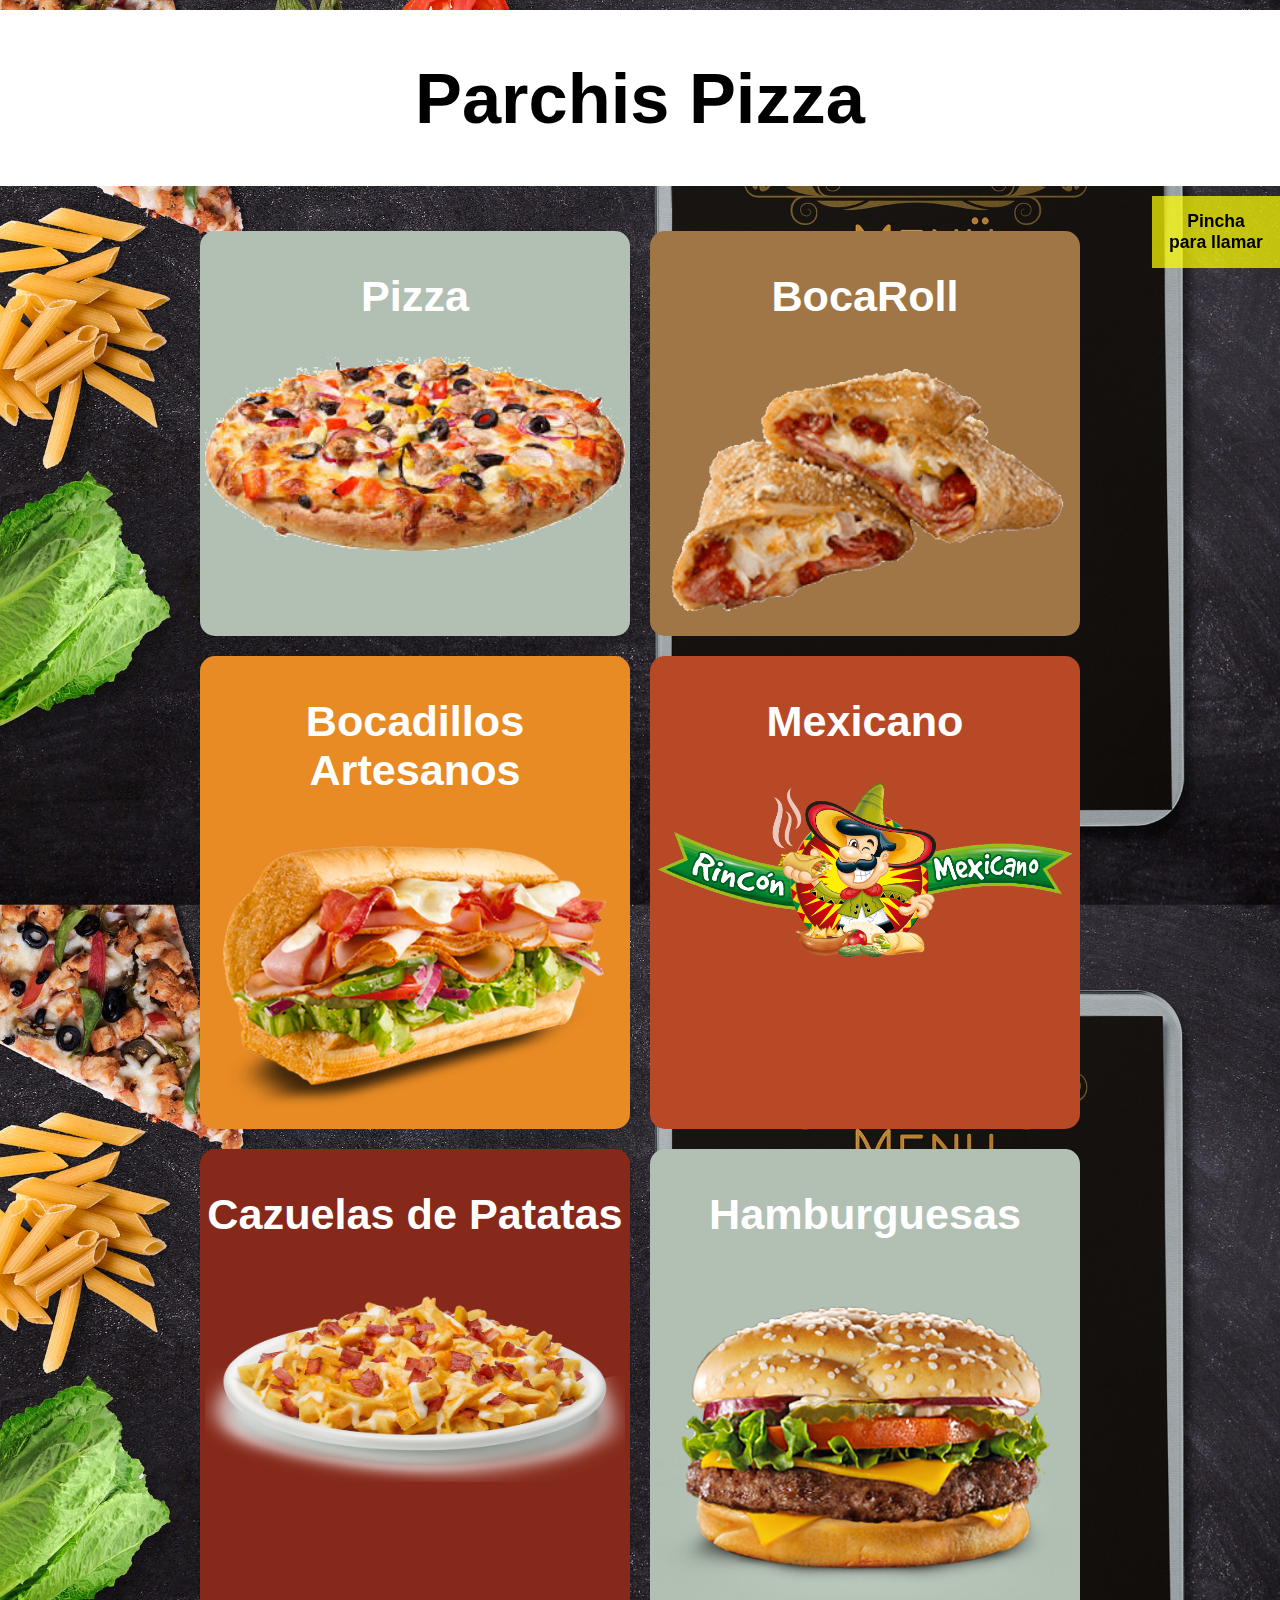
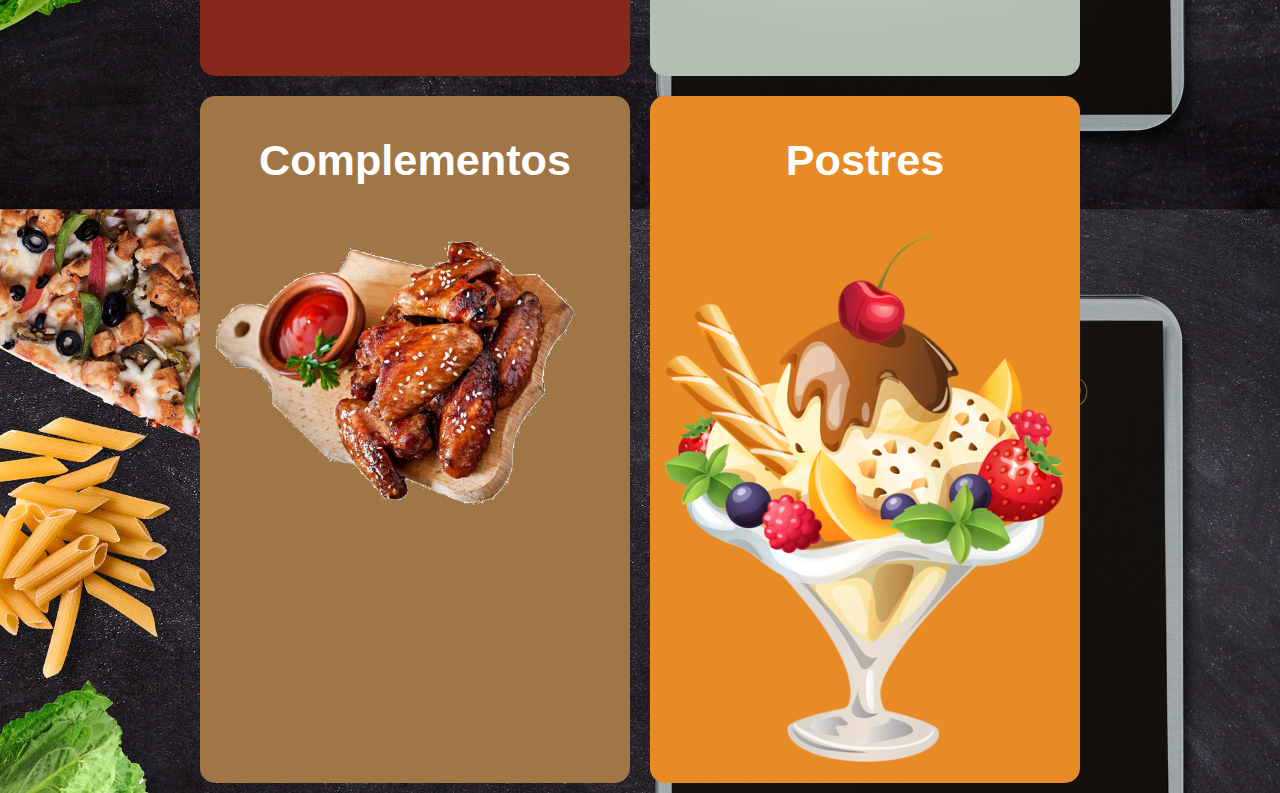
==== html/Productos.html @ 9f6ff88a "Clic para llamar" ====
<!DOCTYPE html>
<html lang="en">
   <head>
      <meta charset="UTF-8">
      <meta name="viewport" content="width=device-width, initial-scale=1.0">
      <!-- <link rel="stylesheet" href="https://www.w3schools.com/w3css/4/w3.css"> -->
      <link rel="stylesheet" href="../style.css">
      <title>Carta 954 77 22 62</title>
   </head>
   <body>
      <div id="Contenedor">
         <div class="encabezado">
             <header class="w3-container w3-white">
                 <div class="Titulo">
                 <h1 class="h1titulo">Parchis Pizza</h1>
                 </div>
             </header>
             <nav id="nav-menu-movil">
                 <ul id="menu-desple">
                     <li><p>Menu</p>
                         <ul class="menu">
                             <li><div class="menua"><a href="Pizzas.html" title="Pizza">Pizza</a></div></li>
                             <li><div class="menua"><a href="BocaRoll.html" title="BocaRoll">BocaRoll</a></div></li>
                             <li><div class="menua"><a href="BocadillosArtesanos.html" title="BocadillosArtesanos">Bocadillos Artesanos</a></div></li>
                             <li><div class="menua"><a href="Mexicano.html" title="Mexicano">Mexicano</a></div></li>
                             <li><div class="menua"><a href="CazuelasPatatas.html" title="CazuelasPatatas">Cazuelas Patatas</a></div></li>
                             <li><div class="menua"><a href="Hamburguesas.html" title="Hamburguesas">Hamburguesas</a></div></li>
                             <li><div class="menua"><a href="Complementos.html" title="Complementos">Complementos</a></div></li>
                             <li><div class="menua"><a href="Postres.html" title="Postres">Postres</a></div></li>
                             <!-- <li><div class="menua"><a href="Alergenos.html" title="Alergenos">Alergenos</a></div></li> -->
                         </ul>
                     </li>
                 </ul>
             </nav>
         </div>
             <!-- <nav id="nav-menu">
                    <a href="Pizzas.html" title="Pizza">Pizza</a>
                    <a href="BocaRoll.html" title="BocaRoll">BocaRoll</a>
                    <a href="BocadillosArtesanos.html" title="BocadillosArtesanos">Bocadillos Artesanos</a>
                    <a href="Mexicano.html" title="Mexicano">Mexicano</a>
                    <a href="CazuelasPatatas.html" title="CazuelasPatatas">Cazuelas Patatas</a>
                    <a href="Hamburguesas.html" title="Hamburguesas">Hamburguesas</a>
                    <a href="Complementos.html" title="Complementos">Complementos</a>
                    <a href="Postres.html" title="Postres.html">Postres</a>
                    <li><div class="menua"><a href="Alergenos.html" title="Alergenos">Alergenos</a></div></li>
             </nav> -->
         </div>
         <main class="CuerpoWeb">
             <div class="llamada">
                <a href="tel:954772262">Pincha para llamar</a>
             </div>
             <div class="ContenedorProductos">
                 <div class="Pizza">
                    <h2>Pizza</h2>
                    <img src="../images/pizza.jpg" alt="Pizzas">
                </div>
                <div class="BRoll">
                    <h2>BocaRoll</h2>
                    <img src="../images/calzone_png_206019.png" alt="BocaRoll">
                </div>
                <div class="BArte">
                    <h2>Bocadillos Artesanos</h2>
                    <img src="../images/Subway-PNG-Free-Image.png" alt="Bocadillos Artesanos">
                </div>
                <div class="Mexi">
                    <h2>Mexicano</h2>
                    <img src="../images/logo mexico.png" alt="Mexicano">
                </div>
                <div class="Cazu">
                    <h2>Cazuelas de Patatas</h2>
                    <img src="../images/bacon-cheese-fries.png" alt="Cazuelas">
                 </div>
                 <div class="Hambu">
                    <h2>Hamburguesas</h2>
                    <img src="../images/angus.png" alt="Hamburguesas">
                </div>
                <div class="Comple">
                    <h2>Complementos</h2>
                    <img src="../images/eeeeee.jpg" alt="Complementos">
                </div>
                <div class="Postre">
                    <h2>Postres</h2>
                    <img src="../images/postres.png" alt="Postres">
                 </div>
             </div>
         </main>
      <!-- <footer>
         <p>Contacto:<p>
         <a href="tel:+34954772262">954 77 22 62</a>
      </footer> -->
   </body>
</html>
---- style.css ----
body, html {
  height: 100%;
  margin: 0;
  font-family: Arial, Helvetica, sans-serif;
}
body {
  background-image: url(images/FondoNegroPizzaMovil.jpg);
  background-image: no-repeat;
  background-image: scroll;
  background-image: center;
  -webkit-background-size: cover;
  -moz-background-size: cover;
  -o-background-size: cover;
  background-size: cover;
  color: white;
}
  body {
    background-image: url(images/menu-3206749_1920.jpg);
    background-image: no-repeat;
    background-image: scroll;
    background-image: center;
    -webkit-background-size: cover;
    -moz-background-size: cover;
    -o-background-size: cover;
    background-size: cover;
    color: white;
  }
  /* #nav-menu {
    display: flex;
    justify-content: center;
  }
  #nav-menu a{
    background-color: black;
    color: white;
    text-decoration: none;
    padding: 20px 25px;
    display: block;
    font-weight:bold;
    font-size: 1.5em;
  }
  #nav-menu a:hover{
    background-color:rgb(0, 78, 180);
    color: rgb(255, 94, 0);
    text-decoration: none;
    display: block;
    transition: 1.5s;
  } */
    .CuerpoWeb {
      text-align: center;
      display: block;
      display: flex;
      flex-wrap: wrap;
      justify-content: center;
    }
  .ContenedorProductos {
    margin-top: 25px;
    text-align: center;
    display: flex;
    flex-wrap: wrap;
    justify-content: center;
    /* margin-left: 50%; */
  }
  .ContenedorProductos div {
    border-radius: 15px;
    padding: 5px;
    margin: 10px;
  }
  .Pizza {
    background-color: #b2c0b3;
    font-size: 1.8em;
    width: 420px;
  }
  .BRoll {
    background-color: #a07646;
    font-size: 1.8em;
    width: 420px;
  }
  .BArte {
    background-color: #e88b24;
    font-size: 1.8em;
    width: 420px;
  }
  .Mexi {
    background-color: #b74926;
    font-size: 1.8em;
    width: 420px;
  }
  .Cazu {
    background-color: #86291a;
    font-size: 1.8em;
    width: 420px;
  }
  .Hambu {
    background-color: #b2c0b3;
    font-size: 1.8em;
    width: 420px;
  }
  .Comple {
    background-color: #a07646;
    font-size: 1.8em;
    width: 420px;
  }
  .Postre {
    background-color: #e88a26;
    font-size: 1.8em;
    width: 420px;
  }
.hero-image {
  background-image: linear-gradient(rgba(0, 0, 0, 0.5), rgba(0, 0, 0, 0.5));
  height: 50%;
  background-position: center;
  background-repeat: no-repeat;
  background-size: cover;
  position: relative;
}
.hero-text {
  text-align: center;
  position: absolute;
  top: 50%;
  left: 50%;
  transform: translate(-50%, -50%);
  color: white;
}
.hero-text div {
  border: none;
  outline: 0;
  display: inline-block;
  padding: 10px 25px;
  background-color: #ddd;
  text-align: center;
  cursor: pointer;
}
.hero-text div:hover {
  background-color: #555;
  color: white;
  box-shadow: 5px 10px 5px 0px white;
}
.hero-text div a{
  border: none;
  outline: 0;
  display: inline-block;
  padding: 10px 25px;
  color: black;
  text-align: center;
  cursor: pointer;
  font-size: 1.2em;
  color: #000;
  text-decoration: none;
}
.hero-text div a:hover{
  background-color: #555;
  color: white;
}
header {
  font-size: 2.2em;
  text-align: center;
  margin: 10px 0;
  color: #000;
  background-color: #fff;
  padding: 0.01em 16px;
  display: block;
  box-sizing: inherit;
}
#nav-menu-movil {
  display: none;
}
img {
  width: 100%;
  height: auto;
}
.llamada {
  position: fixed;
  background-color: rgba(255, 255, 0, 0.712);
  padding: 15px;
  color: black;
  left: 90%;
}
.llamada a {
  font-weight: 800;
  color: black;
  text-decoration: none;
  font-size: 1.1em;
}
@media screen and (max-width: 480px) {

    .CuerpoWeb {
      text-align: center;
      display: block;
      display: flex;
      flex-wrap: wrap;
      justify-content: center;
    }
  .ContenedorProductos {
    margin-top: 12px;
    text-align: center;
    display: flex;
    flex-wrap: wrap;
    justify-content: center;
    /* margin-left: 50%; */
  }
  .ContenedorProductos div {
    border-radius: 15px;
    font-size: 1.2em;
    padding: 5px;
  }
  .Pizza {
    background-color: #b2c0b3;
    width: 265px;
  }
  .BRoll {
    background-color: #a07646;
    width: 220px;
  }
  .BArte {
    background-color: #e88b24;
    width: 220px;
  }
  .Mexi {
    background-color: #b74926;
    width: 220px;
  }
  .Cazu {
    background-color: #86291a;
    width: 220px;
  }
  .Hambu {
    background-color: #b2c0b3;
    width: 220px;
  }
  .Comple {
    background-color: #a07646;
    width: 220px;
  }
  .Postre {
    background-color: #e88a26;
    width: 220px;
  }
  #nav-menu-pc{
    display: none;
  }
  #nav-menu-movil{
    width: 210px;
    display: block;
    align-items: left;
    margin-bottom: 35%;
    
  }
  #nav-menu-movil ul,li{
    list-style: none;
  }
  #menu-desple *{
    background-color: black;
    color: white;
    text-decoration: none;
    padding: 10px 15px;
    display: block;
    font-weight:bold;
  }
  #menu-desple *:hover{
    background-color:white;
    color: black;
    text-decoration: none;
    padding: 10px 15px;
    display: block;
  }
  #menu-desple li ul{
    display: none;
    position: absolute;
    min-width: 110px;
    border: white solid 2px;
  }
  #menu-desple li:hover > ul {
    display: block
  }
  #menu-desple > li {
    float: left;
    border: white solid 2px;
  }
  .menu ,ul {
    padding-left: 15px;
  }
  #menu-desple li p {
    padding: 10 15px;
  }
  #nav-menu {
    display: none;
  }
  .llamada {
    position: fixed;
    background-color: rgba(255, 255, 0, 0.712);
    padding: 1px;
    width: 60%;
    color: black;
    left: 0;
    right: 0;
    bottom: 0;
  }
  .llamada a {
    font-weight: 800;
    color: black;
    text-decoration: none;
    font-size: 1.1em;
    /* padding: 100%; */
  }
}
/* Menu Movil */
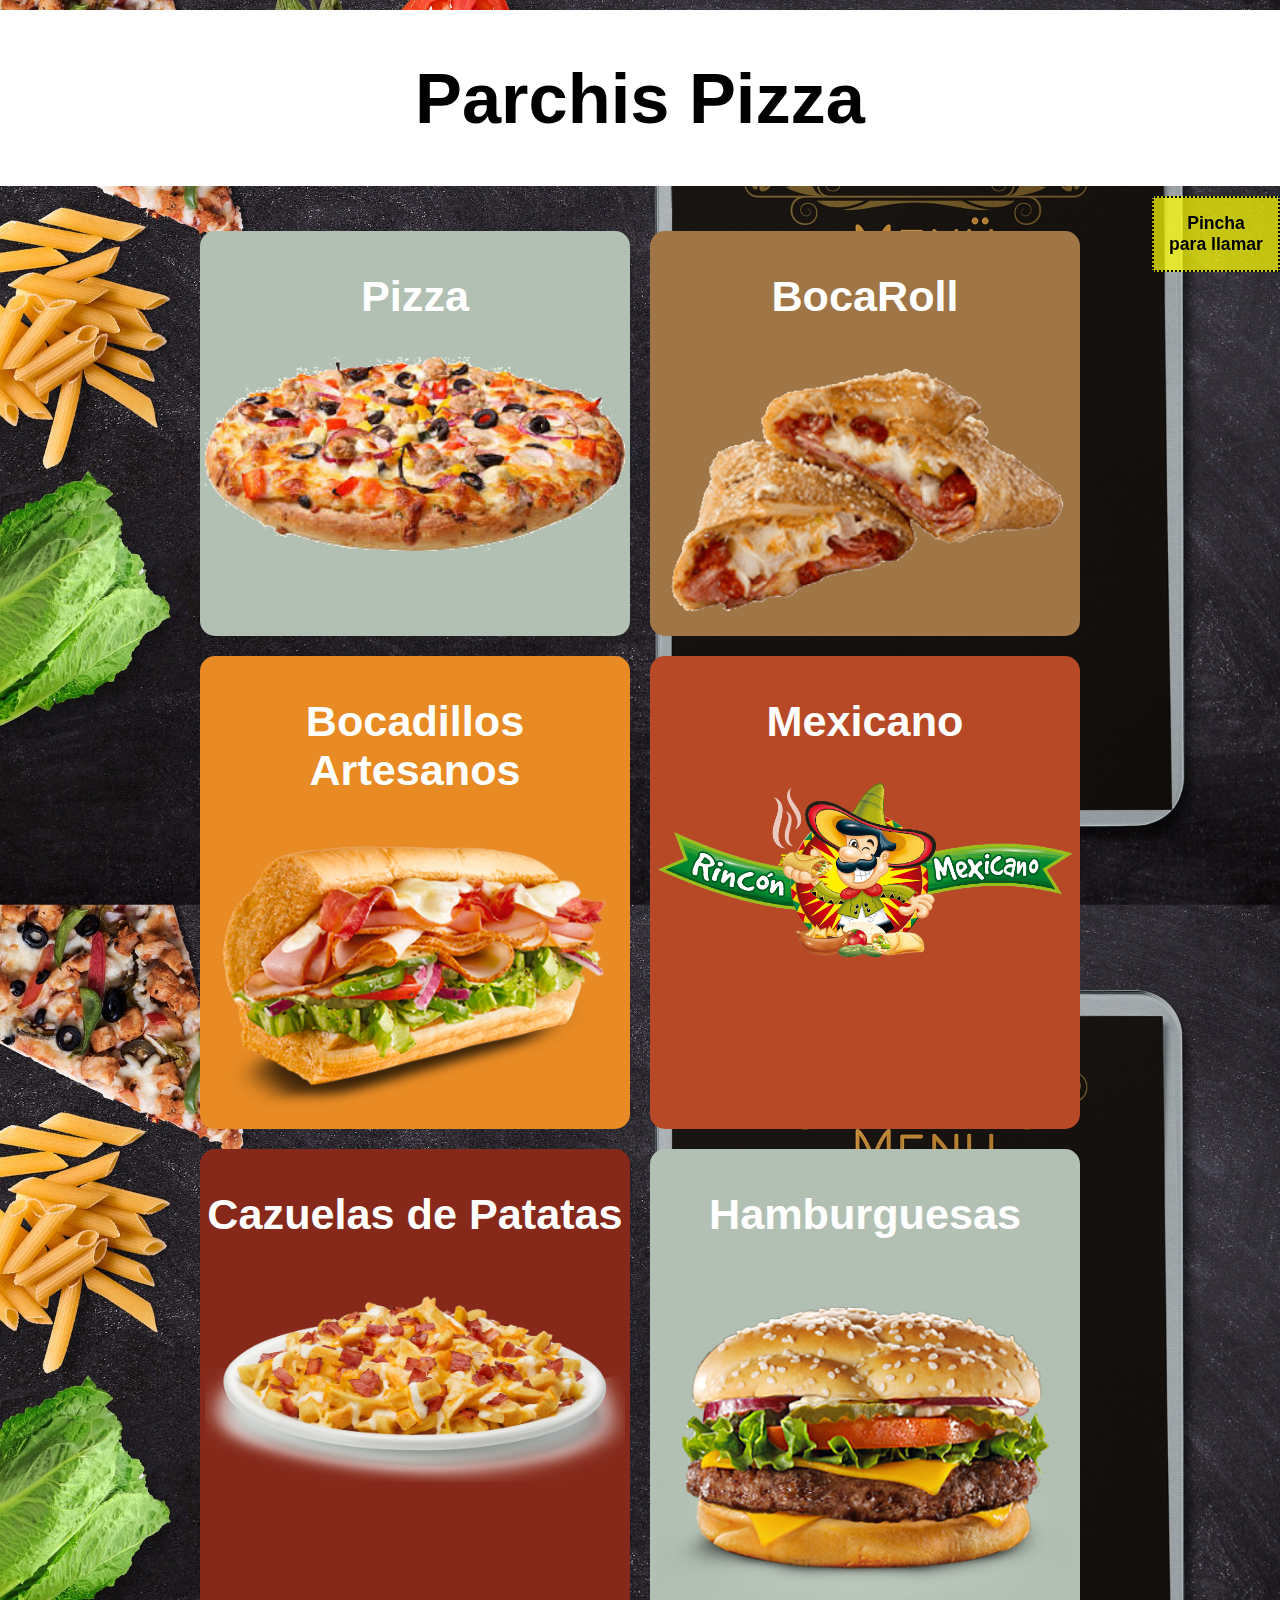
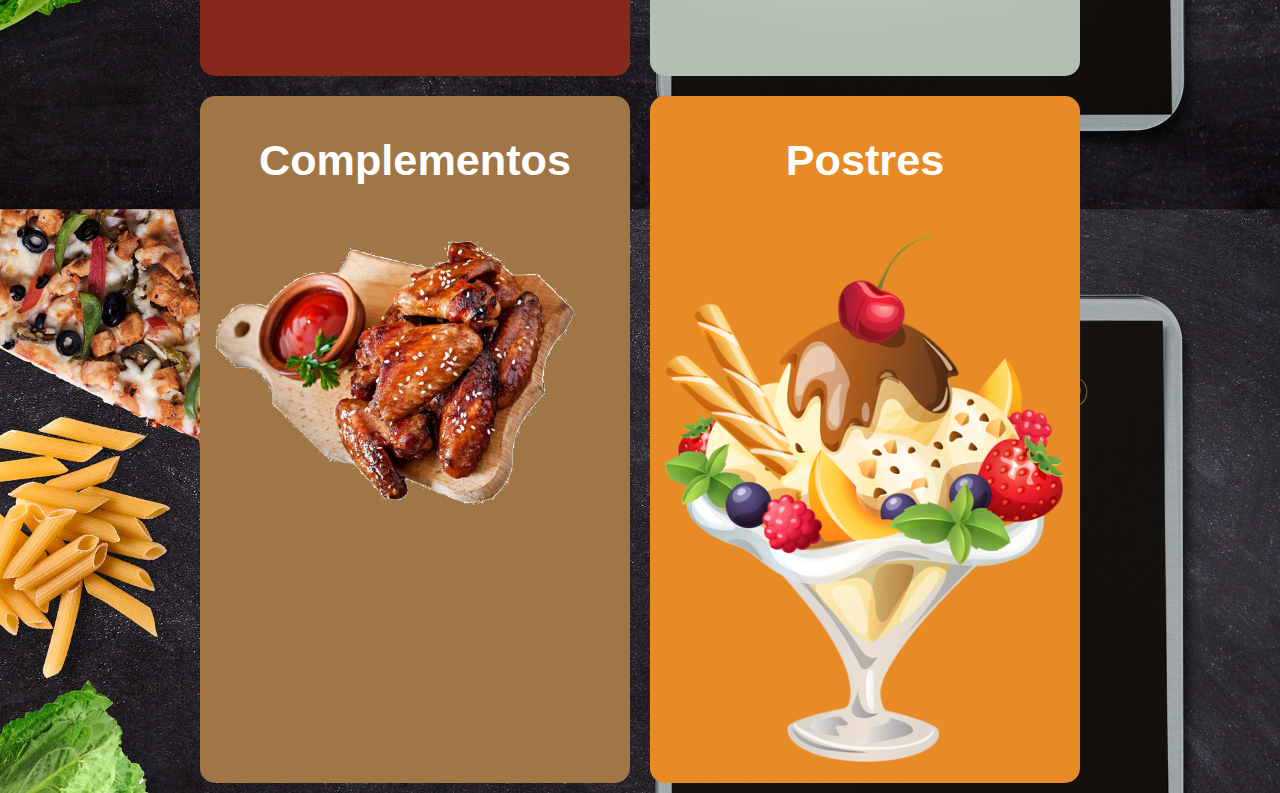
==== commit d7388f54: "comentarios eliminados y tamaño de letras mas legibles" ====
--- a/html/Productos.html
+++ b/html/Productos.html
@@ -19,31 +19,28 @@
                  <ul id="menu-desple">
                      <li><p>Menu</p>
                          <ul class="menu">
-                             <li><div class="menua"><a href="Pizzas.html" title="Pizza">Pizza</a></div></li>
-                             <li><div class="menua"><a href="BocaRoll.html" title="BocaRoll">BocaRoll</a></div></li>
-                             <li><div class="menua"><a href="BocadillosArtesanos.html" title="BocadillosArtesanos">Bocadillos Artesanos</a></div></li>
-                             <li><div class="menua"><a href="Mexicano.html" title="Mexicano">Mexicano</a></div></li>
-                             <li><div class="menua"><a href="CazuelasPatatas.html" title="CazuelasPatatas">Cazuelas Patatas</a></div></li>
-                             <li><div class="menua"><a href="Hamburguesas.html" title="Hamburguesas">Hamburguesas</a></div></li>
-                             <li><div class="menua"><a href="Complementos.html" title="Complementos">Complementos</a></div></li>
-                             <li><div class="menua"><a href="Postres.html" title="Postres">Postres</a></div></li>
+                             <!-- <li><div class="menua"><a href="Pizzas.html" title="Pizza">Pizza</a></div></li> -->
+                             <li><div class="menua"><a href="http://www.parchispizza.es/Pizzas.html" title="Pizza">Pizza</a></div></li>
+                             <!-- <li><div class="menua"><a href="BocaRoll.html" title="BocaRoll">BocaRoll</a></div></li> -->
+                             <li><div class="menua"><a href="http://www.parchispizza.es/BocaRoll.html" title="BocaRoll">BocaRoll</a></div></li>
+                             <!-- <li><div class="menua"><a href="BocadillosArtesanos.html" title="BocadillosArtesanos">Bocadillos Artesanos</a></div></li> -->
+                             <li><div class="menua"><a href="http://www.parchispizza.es/Bocadillos_Artesanos.html" title="BocadillosArtesanos">Bocadillos Artesanos</a></div></li>
+                             <!-- <li><div class="menua"><a href="Mexicano.html" title="Mexicano">Mexicano</a></div></li> -->
+                             <li><div class="menua"><a href="http://www.parchispizza.es/Mexicano.html" title="Mexicano">Mexicano</a></div></li>
+                             <!-- <li><div class="menua"><a href="CazuelasPatatas.html" title="CazuelasPatatas">Cazuelas Patatas</a></div></li> -->
+                             <li><div class="menua"><a href="http://www.parchispizza.es/Cazuelas.html" title="CazuelasPatatas">Cazuelas Patatas</a></div></li>
+                             <!-- <li><div class="menua"><a href="Hamburguesas.html" title="Hamburguesas">Hamburguesas</a></div></li> -->
+                             <li><div class="menua"><a href="http://www.parchispizza.es/Hamburguesas.html" title="Hamburguesas">Hamburguesas</a></div></li>
+                             <!-- <li><div class="menua"><a href="Complementos.html" title="Complementos">Complementos</a></div></li> -->
+                             <li><div class="menua"><a href="http://www.parchispizza.es/Complementos.html" title="Complementos">Complementos</a></div></li>
+                             <!-- <li><div class="menua"><a href="Postres.html" title="Postres">Postres</a></div></li> -->
+                             <li><div class="menua"><a href="http://www.parchispizza.es/Postres.html" title="Postres">Postres</a></div></li>
                              <!-- <li><div class="menua"><a href="Alergenos.html" title="Alergenos">Alergenos</a></div></li> -->
                          </ul>
                      </li>
                  </ul>
              </nav>
          </div>
-             <!-- <nav id="nav-menu">
-                    <a href="Pizzas.html" title="Pizza">Pizza</a>
-                    <a href="BocaRoll.html" title="BocaRoll">BocaRoll</a>
-                    <a href="BocadillosArtesanos.html" title="BocadillosArtesanos">Bocadillos Artesanos</a>
-                    <a href="Mexicano.html" title="Mexicano">Mexicano</a>
-                    <a href="CazuelasPatatas.html" title="CazuelasPatatas">Cazuelas Patatas</a>
-                    <a href="Hamburguesas.html" title="Hamburguesas">Hamburguesas</a>
-                    <a href="Complementos.html" title="Complementos">Complementos</a>
-                    <a href="Postres.html" title="Postres.html">Postres</a>
-                    <li><div class="menua"><a href="Alergenos.html" title="Alergenos">Alergenos</a></div></li>
-             </nav> -->
          </div>
          <main class="CuerpoWeb">
              <div class="llamada">
@@ -84,9 +81,5 @@
                  </div>
              </div>
          </main>
-      <!-- <footer>
-         <p>Contacto:<p>
-         <a href="tel:+34954772262">954 77 22 62</a>
-      </footer> -->
    </body>
 </html>--- a/style.css
+++ b/style.css
@@ -25,26 +25,6 @@
     background-size: cover;
     color: white;
   }
-  /* #nav-menu {
-    display: flex;
-    justify-content: center;
-  }
-  #nav-menu a{
-    background-color: black;
-    color: white;
-    text-decoration: none;
-    padding: 20px 25px;
-    display: block;
-    font-weight:bold;
-    font-size: 1.5em;
-  }
-  #nav-menu a:hover{
-    background-color:rgb(0, 78, 180);
-    color: rgb(255, 94, 0);
-    text-decoration: none;
-    display: block;
-    transition: 1.5s;
-  } */
     .CuerpoWeb {
       text-align: center;
       display: block;
@@ -143,7 +123,7 @@
   color: black;
   text-align: center;
   cursor: pointer;
-  font-size: 1.2em;
+  font-size: 1.3em;
   color: #000;
   text-decoration: none;
 }
@@ -174,8 +154,25 @@
   padding: 15px;
   color: black;
   left: 90%;
+  border: 2.5px black dotted;
 }
 .llamada a {
+  font-weight: 800;
+  color: black;
+  text-decoration: none;
+  font-size: 1.1em;
+  display: block;
+}
+.BotonVolver {
+  position: fixed;
+  background-color: rgba(255, 255, 0, 0.712);
+  padding: 15px;
+  color: black;
+  left: 92%;
+  top: 30%;
+  border: 2.5px black dotted;
+}
+.BotonVolver a {
   font-weight: 800;
   color: black;
   text-decoration: none;
@@ -235,6 +232,7 @@
     background-color: #e88a26;
     width: 220px;
   }
+  /* Menu Movil */
   #nav-menu-pc{
     display: none;
   }
@@ -255,6 +253,7 @@
     padding: 10px 15px;
     display: block;
     font-weight:bold;
+    font-size: 1.115em;
   }
   #menu-desple *:hover{
     background-color:white;
@@ -303,4 +302,4 @@
     /* padding: 100%; */
   }
 }
-/* Menu Movil */
+
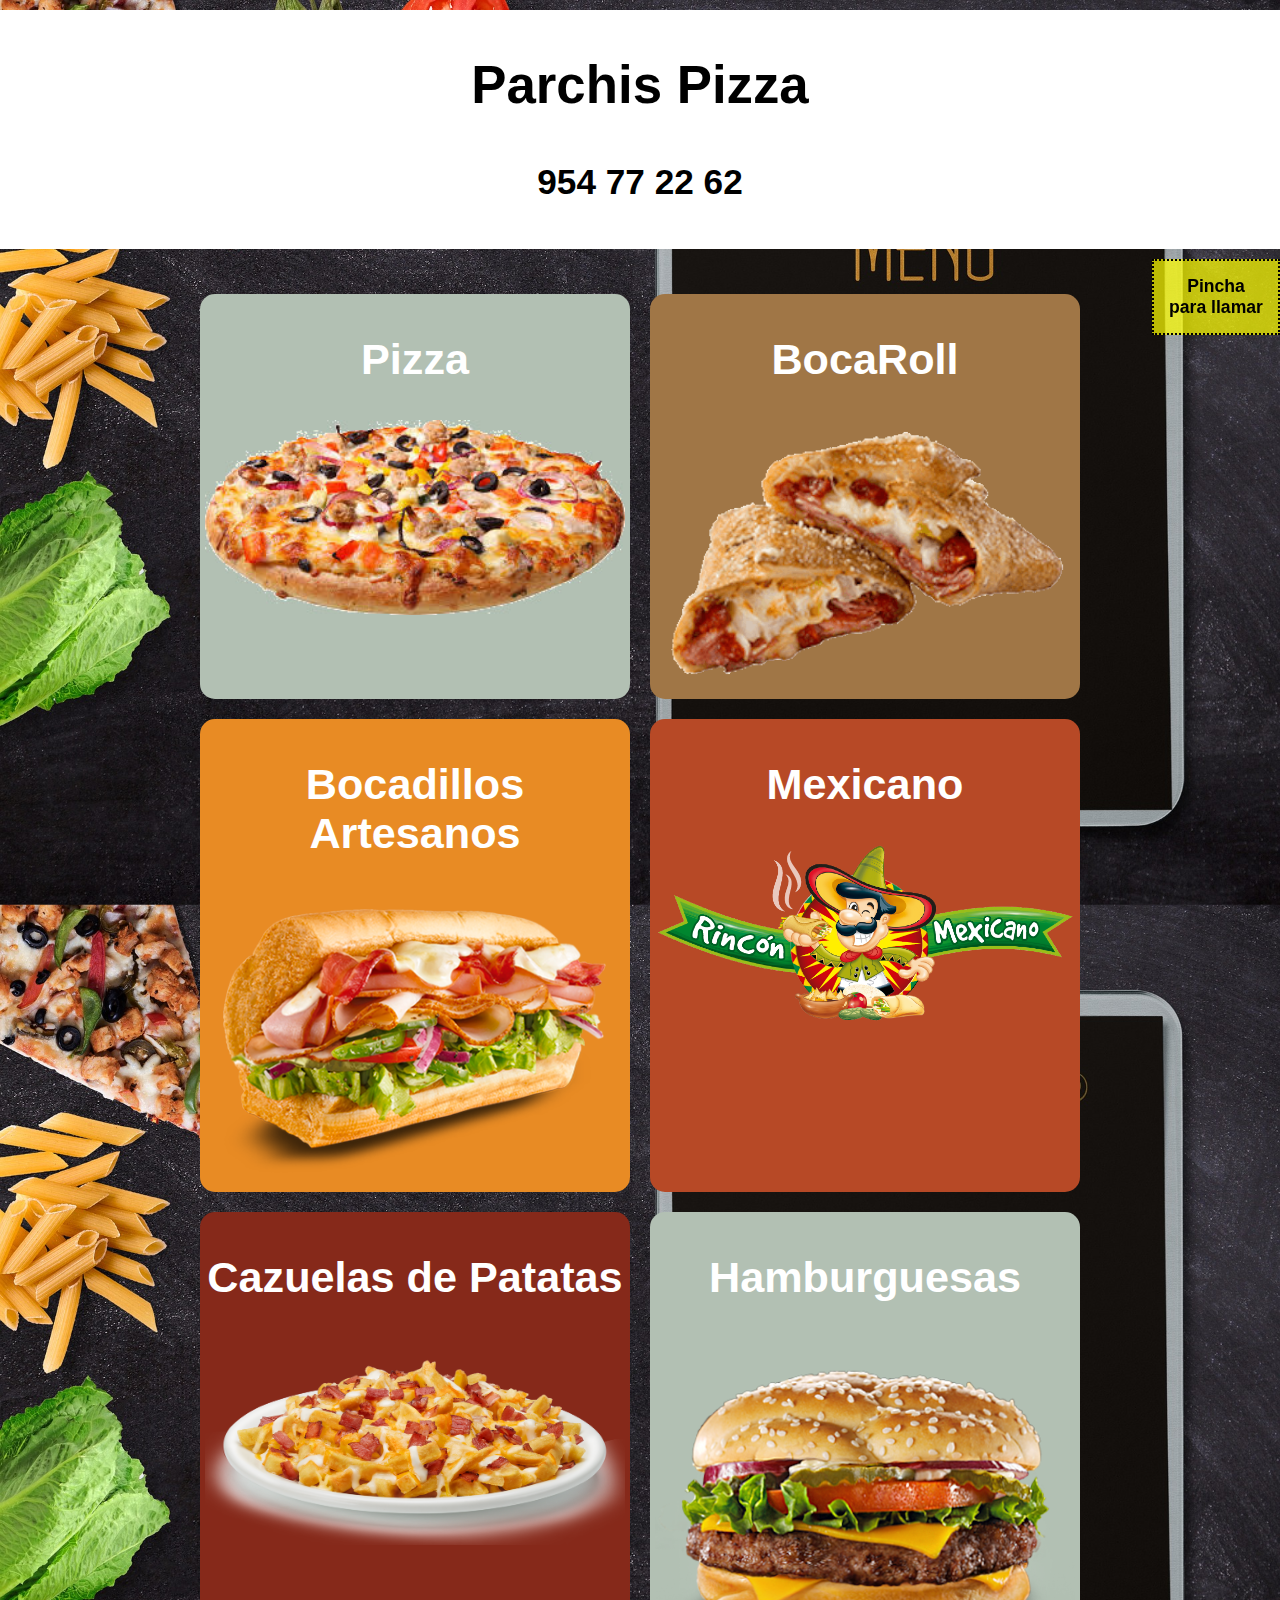
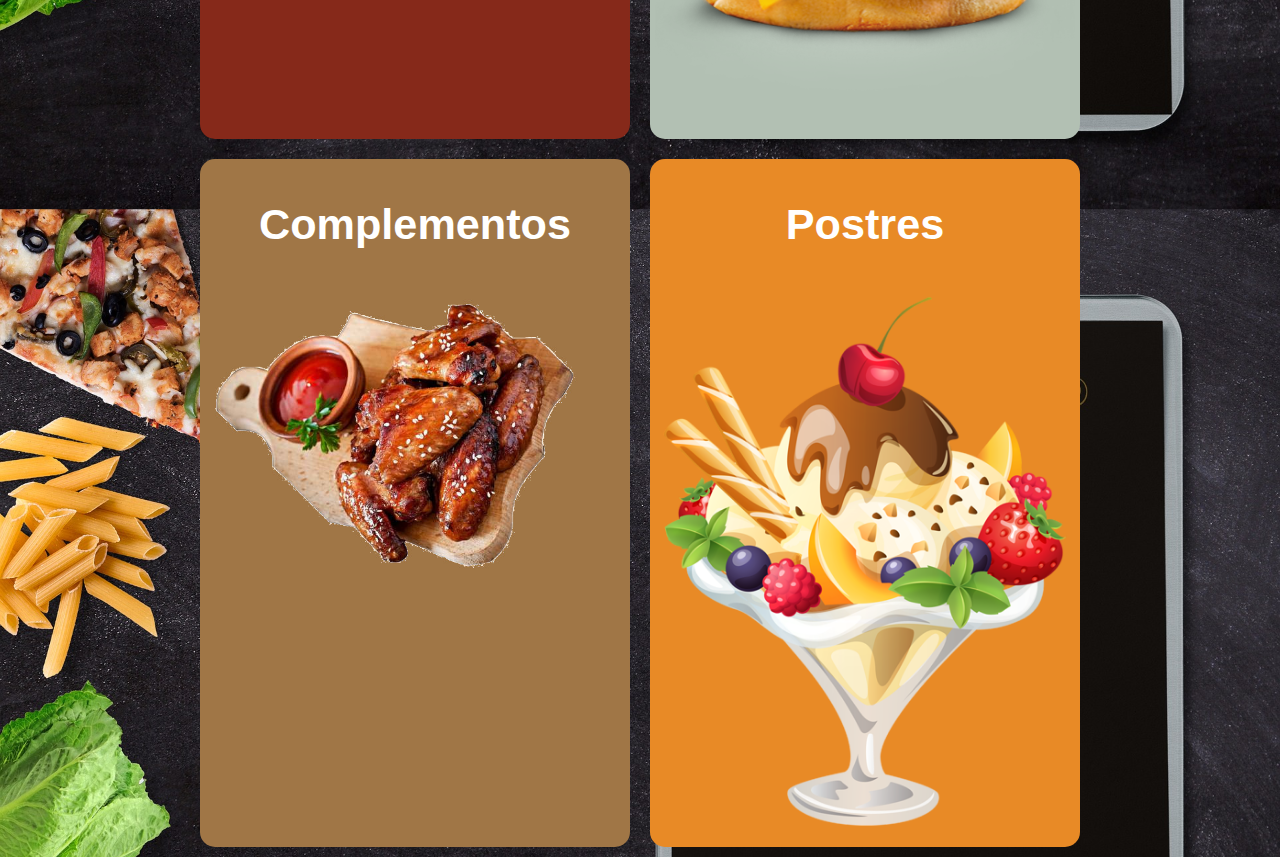
==== commit fdea5f26: "cambio de tamaño letra" ====
--- a/html/Productos.html
+++ b/html/Productos.html
@@ -12,7 +12,8 @@
          <div class="encabezado">
              <header class="w3-container w3-white">
                  <div class="Titulo">
-                 <h1 class="h1titulo">Parchis Pizza</h1>
+                 <h2 class="h1titulo">Parchis Pizza</h2>
+                 <h4 class="h1titulo">954 77 22 62</h4>
                  </div>
              </header>
              <nav id="nav-menu-movil">
@@ -48,36 +49,38 @@
              </div>
              <div class="ContenedorProductos">
                  <div class="Pizza">
-                    <h2>Pizza</h2>
-                    <img src="../images/pizza.jpg" alt="Pizzas">
-                </div>
-                <div class="BRoll">
-                    <h2>BocaRoll</h2>
-                    <img src="../images/calzone_png_206019.png" alt="BocaRoll">
+                    <a href="http://www.parchispizza.es/Pizzas.html" class="EnlacesDivProductos"><h2>Pizza</h2></a> 
+                    
+                     <a href="http://www.parchispizza.es/Pizzas.html" class="EnlacesDivProductos"><img src="../images/pizza.jpg" alt="Pizzas"></a>
+                     
+                    </div>
+                    <div class="BRoll">
+                        <a href="http://www.parchispizza.es/BocaRoll.html" class="EnlacesDivProductos"><h2>BocaRoll</h2></a>
+                        <a href="http://www.parchispizza.es/BocaRoll.html" class="EnlacesDivProductos"><img src="../images/calzone_png_206019.png" alt="BocaRoll"></a>
                 </div>
                 <div class="BArte">
-                    <h2>Bocadillos Artesanos</h2>
-                    <img src="../images/Subway-PNG-Free-Image.png" alt="Bocadillos Artesanos">
+                    <a href="http://www.parchispizza.es/Bocadillos_Artesanos.html" class="EnlacesDivProductos"><h2>Bocadillos Artesanos</h2></a>
+                    <a href="http://www.parchispizza.es/Bocadillos_Artesanos.html" class="EnlacesDivProductos"><img src="../images/Subway-PNG-Free-Image.png" alt="Bocadillos Artesanos"></a>
                 </div>
                 <div class="Mexi">
-                    <h2>Mexicano</h2>
-                    <img src="../images/logo mexico.png" alt="Mexicano">
+                    <a href="http://www.parchispizza.es/Mexicano.html" class="EnlacesDivProductos"><h2>Mexicano</h2></a>
+                    <a href="http://www.parchispizza.es/Mexicano.html" class="EnlacesDivProductos"><img src="../images/logo mexico.png" alt="Mexicano"></a>
                 </div>
                 <div class="Cazu">
-                    <h2>Cazuelas de Patatas</h2>
-                    <img src="../images/bacon-cheese-fries.png" alt="Cazuelas">
-                 </div>
-                 <div class="Hambu">
-                    <h2>Hamburguesas</h2>
-                    <img src="../images/angus.png" alt="Hamburguesas">
+                    <a href="http://www.parchispizza.es/Cazuelas.html" class="EnlacesDivProductos"><h2>Cazuelas de Patatas</h2></a>
+                    <a href="http://www.parchispizza.es/Cazuelas.html" class="EnlacesDivProductos"><img src="../images/bacon-cheese-fries.png" alt="Cazuelas"></a>
+                </div>
+                <div class="Hambu">
+                    <a href="http://www.parchispizza.es/Hamburguesas.html" class="EnlacesDivProductos"><h2>Hamburguesas</h2></a>
+                    <a href="http://www.parchispizza.es/Hamburguesas.html" class="EnlacesDivProductos"><img src="../images/angus.png" alt="Hamburguesas"></a> 
                 </div>
                 <div class="Comple">
-                    <h2>Complementos</h2>
-                    <img src="../images/eeeeee.jpg" alt="Complementos">
+                    <a href="http://www.parchispizza.es/Complementos.html" class="EnlacesDivProductos"><h2>Complementos</h2></a>
+                    <a href="http://www.parchispizza.es/Complementos.html" class="EnlacesDivProductos"><img src="../images/eeeeee.jpg" alt="Complementos"></a>  
                 </div>
                 <div class="Postre">
-                    <h2>Postres</h2>
-                    <img src="../images/postres.png" alt="Postres">
+                    <a href="http://www.parchispizza.es/Postres.html" class="EnlacesDivProductos"><h2>Postres</h2></a>
+                    <a href="http://www.parchispizza.es/Postres.html" class="EnlacesDivProductos"><img src="../images/postres.png" alt="Postres"></a>      
                  </div>
              </div>
          </main>
--- a/style.css
+++ b/style.css
@@ -14,77 +14,85 @@
   background-size: cover;
   color: white;
 }
-  body {
-    background-image: url(images/menu-3206749_1920.jpg);
-    background-image: no-repeat;
-    background-image: scroll;
-    background-image: center;
-    -webkit-background-size: cover;
-    -moz-background-size: cover;
-    -o-background-size: cover;
-    background-size: cover;
-    color: white;
-  }
-    .CuerpoWeb {
-      text-align: center;
-      display: block;
-      display: flex;
-      flex-wrap: wrap;
-      justify-content: center;
-    }
-  .ContenedorProductos {
-    margin-top: 25px;
+body {
+  background-image: url(images/menu-3206749_1920.jpg);
+  background-image: no-repeat;
+  background-image: scroll;
+  background-image: center;
+  -webkit-background-size: cover;
+  -moz-background-size: cover;
+  -o-background-size: cover;
+  background-size: cover;
+  color: white;
+}
+  .CuerpoWeb {
     text-align: center;
+    display: block;
     display: flex;
     flex-wrap: wrap;
     justify-content: center;
-    /* margin-left: 50%; */
-  }
-  .ContenedorProductos div {
-    border-radius: 15px;
-    padding: 5px;
-    margin: 10px;
-  }
-  .Pizza {
-    background-color: #b2c0b3;
-    font-size: 1.8em;
-    width: 420px;
-  }
-  .BRoll {
-    background-color: #a07646;
-    font-size: 1.8em;
-    width: 420px;
-  }
-  .BArte {
-    background-color: #e88b24;
-    font-size: 1.8em;
-    width: 420px;
-  }
-  .Mexi {
-    background-color: #b74926;
-    font-size: 1.8em;
-    width: 420px;
-  }
-  .Cazu {
-    background-color: #86291a;
-    font-size: 1.8em;
-    width: 420px;
-  }
-  .Hambu {
-    background-color: #b2c0b3;
-    font-size: 1.8em;
-    width: 420px;
-  }
-  .Comple {
-    background-color: #a07646;
-    font-size: 1.8em;
-    width: 420px;
-  }
-  .Postre {
-    background-color: #e88a26;
-    font-size: 1.8em;
-    width: 420px;
-  }
+  }
+.ContenedorProductos {
+  margin-top: 25px;
+  text-align: center;
+  display: flex;
+  flex-wrap: wrap;
+  justify-content: center;
+  /* margin-left: 50%; */
+}
+.ContenedorProductos div {
+  border-radius: 15px;
+  padding: 5px;
+  margin: 10px;
+}
+.Pizza {
+  background-color: #b2c0b3;
+  font-size: 1.8em;
+  width: 420px;
+}
+.Pizza a{color: white;text-decoration: none;}
+.BRoll {
+  background-color: #a07646;
+  font-size: 1.8em;
+  width: 420px;
+}
+.BRoll a {color: white;text-decoration: none;}
+.BArte {
+  background-color: #e88b24;
+  font-size: 1.8em;
+  width: 420px;
+}
+.BArte a {color: white;text-decoration: none;}
+.Mexi {
+  background-color: #b74926;
+  font-size: 1.8em;
+  width: 420px;
+}
+.Mexi a{color: white;text-decoration: none;}
+.Cazu {
+  background-color: #86291a;
+  font-size: 1.8em;
+  width: 420px;
+}
+.Cazu a{color: white;text-decoration: none;}
+.Hambu {
+  background-color: #b2c0b3;
+  font-size: 1.8em;
+  width: 420px;
+}
+.Hambu a{color: white;text-decoration: none;}
+.Comple {
+  background-color: #a07646;
+  font-size: 1.8em;
+  width: 420px;
+}
+.Comple a{color: white;text-decoration: none;}
+.Postre {
+  background-color: #e88a26;
+  font-size: 1.8em;
+  width: 420px;
+}
+.Postre a{color: white;text-decoration: none;}
 .hero-image {
   background-image: linear-gradient(rgba(0, 0, 0, 0.5), rgba(0, 0, 0, 0.5));
   height: 50%;
@@ -163,30 +171,15 @@
   font-size: 1.1em;
   display: block;
 }
-.BotonVolver {
-  position: fixed;
-  background-color: rgba(255, 255, 0, 0.712);
-  padding: 15px;
-  color: black;
-  left: 92%;
-  top: 30%;
-  border: 2.5px black dotted;
-}
-.BotonVolver a {
-  font-weight: 800;
-  color: black;
-  text-decoration: none;
-  font-size: 1.1em;
-}
 @media screen and (max-width: 480px) {
 
-    .CuerpoWeb {
-      text-align: center;
-      display: block;
-      display: flex;
-      flex-wrap: wrap;
-      justify-content: center;
-    }
+  .CuerpoWeb {
+    text-align: center;
+    display: block;
+    display: flex;
+    flex-wrap: wrap;
+    justify-content: center;
+  }
   .ContenedorProductos {
     margin-top: 12px;
     text-align: center;
@@ -250,7 +243,7 @@
     background-color: black;
     color: white;
     text-decoration: none;
-    padding: 10px 15px;
+    padding: 6px 11px;
     display: block;
     font-weight:bold;
     font-size: 1.115em;
@@ -258,9 +251,6 @@
   #menu-desple *:hover{
     background-color:white;
     color: black;
-    text-decoration: none;
-    padding: 10px 15px;
-    display: block;
   }
   #menu-desple li ul{
     display: none;
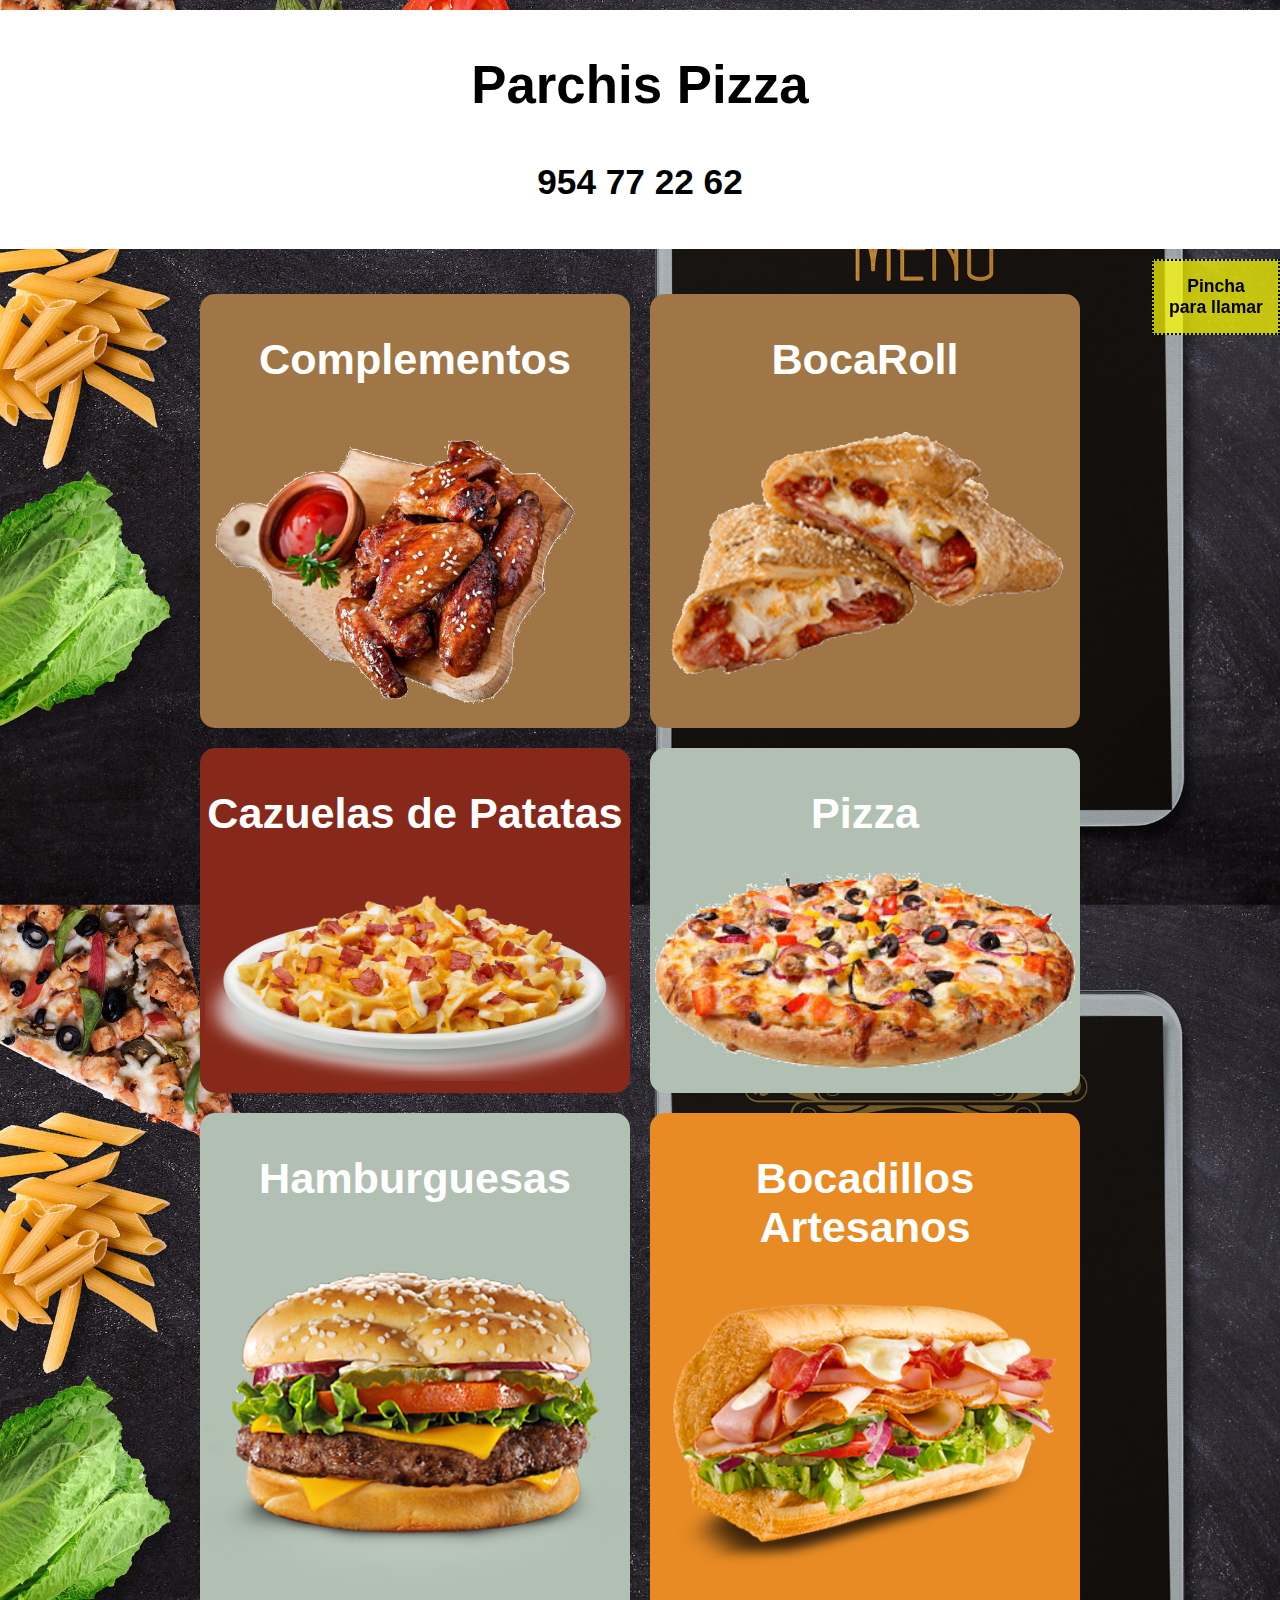
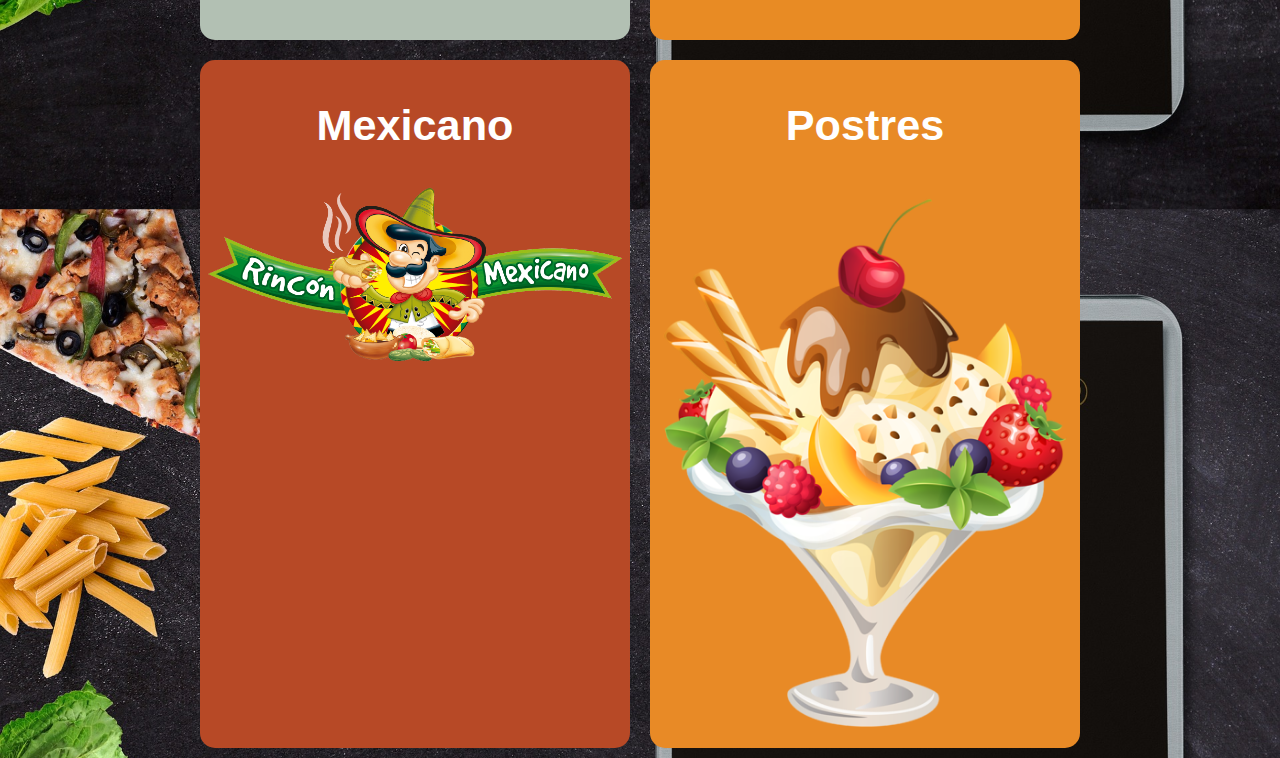
==== commit 71d5104f: "Cambio Pedro ORden" ====
--- a/html/Productos.html
+++ b/html/Productos.html
@@ -48,15 +48,26 @@
                 <a href="tel:954772262">Pincha para llamar</a>
              </div>
              <div class="ContenedorProductos">
+                 <div class="Comple">
+                     <a href="http://www.parchispizza.es/Complementos.html" class="EnlacesDivProductos"><h2>Complementos</h2></a>
+                     <a href="http://www.parchispizza.es/Complementos.html" class="EnlacesDivProductos"><img src="../images/eeeeee.jpg" alt="Complementos"></a>  
+                 </div>
+                 <div class="BRoll">
+                     <a href="http://www.parchispizza.es/BocaRoll.html" class="EnlacesDivProductos"><h2>BocaRoll</h2></a>
+                     <a href="http://www.parchispizza.es/BocaRoll.html" class="EnlacesDivProductos"><img src="../images/calzone_png_206019.png" alt="BocaRoll"></a>
+                </div>
+                <div class="Cazu">
+                    <a href="http://www.parchispizza.es/Cazuelas.html" class="EnlacesDivProductos"><h2>Cazuelas de Patatas</h2></a>
+                    <a href="http://www.parchispizza.es/Cazuelas.html" class="EnlacesDivProductos"><img src="../images/bacon-cheese-fries.png" alt="Cazuelas"></a>
+                </div>
                  <div class="Pizza">
                     <a href="http://www.parchispizza.es/Pizzas.html" class="EnlacesDivProductos"><h2>Pizza</h2></a> 
                     
                      <a href="http://www.parchispizza.es/Pizzas.html" class="EnlacesDivProductos"><img src="../images/pizza.jpg" alt="Pizzas"></a>
-                     
-                    </div>
-                    <div class="BRoll">
-                        <a href="http://www.parchispizza.es/BocaRoll.html" class="EnlacesDivProductos"><h2>BocaRoll</h2></a>
-                        <a href="http://www.parchispizza.es/BocaRoll.html" class="EnlacesDivProductos"><img src="../images/calzone_png_206019.png" alt="BocaRoll"></a>
+                </div>
+                <div class="Hambu">
+                    <a href="http://www.parchispizza.es/Hamburguesas.html" class="EnlacesDivProductos"><h2>Hamburguesas</h2></a>
+                    <a href="http://www.parchispizza.es/Hamburguesas.html" class="EnlacesDivProductos"><img src="../images/angus.png" alt="Hamburguesas"></a> 
                 </div>
                 <div class="BArte">
                     <a href="http://www.parchispizza.es/Bocadillos_Artesanos.html" class="EnlacesDivProductos"><h2>Bocadillos Artesanos</h2></a>
@@ -66,18 +77,6 @@
                     <a href="http://www.parchispizza.es/Mexicano.html" class="EnlacesDivProductos"><h2>Mexicano</h2></a>
                     <a href="http://www.parchispizza.es/Mexicano.html" class="EnlacesDivProductos"><img src="../images/logo mexico.png" alt="Mexicano"></a>
                 </div>
-                <div class="Cazu">
-                    <a href="http://www.parchispizza.es/Cazuelas.html" class="EnlacesDivProductos"><h2>Cazuelas de Patatas</h2></a>
-                    <a href="http://www.parchispizza.es/Cazuelas.html" class="EnlacesDivProductos"><img src="../images/bacon-cheese-fries.png" alt="Cazuelas"></a>
-                </div>
-                <div class="Hambu">
-                    <a href="http://www.parchispizza.es/Hamburguesas.html" class="EnlacesDivProductos"><h2>Hamburguesas</h2></a>
-                    <a href="http://www.parchispizza.es/Hamburguesas.html" class="EnlacesDivProductos"><img src="../images/angus.png" alt="Hamburguesas"></a> 
-                </div>
-                <div class="Comple">
-                    <a href="http://www.parchispizza.es/Complementos.html" class="EnlacesDivProductos"><h2>Complementos</h2></a>
-                    <a href="http://www.parchispizza.es/Complementos.html" class="EnlacesDivProductos"><img src="../images/eeeeee.jpg" alt="Complementos"></a>  
-                </div>
                 <div class="Postre">
                     <a href="http://www.parchispizza.es/Postres.html" class="EnlacesDivProductos"><h2>Postres</h2></a>
                     <a href="http://www.parchispizza.es/Postres.html" class="EnlacesDivProductos"><img src="../images/postres.png" alt="Postres"></a>      
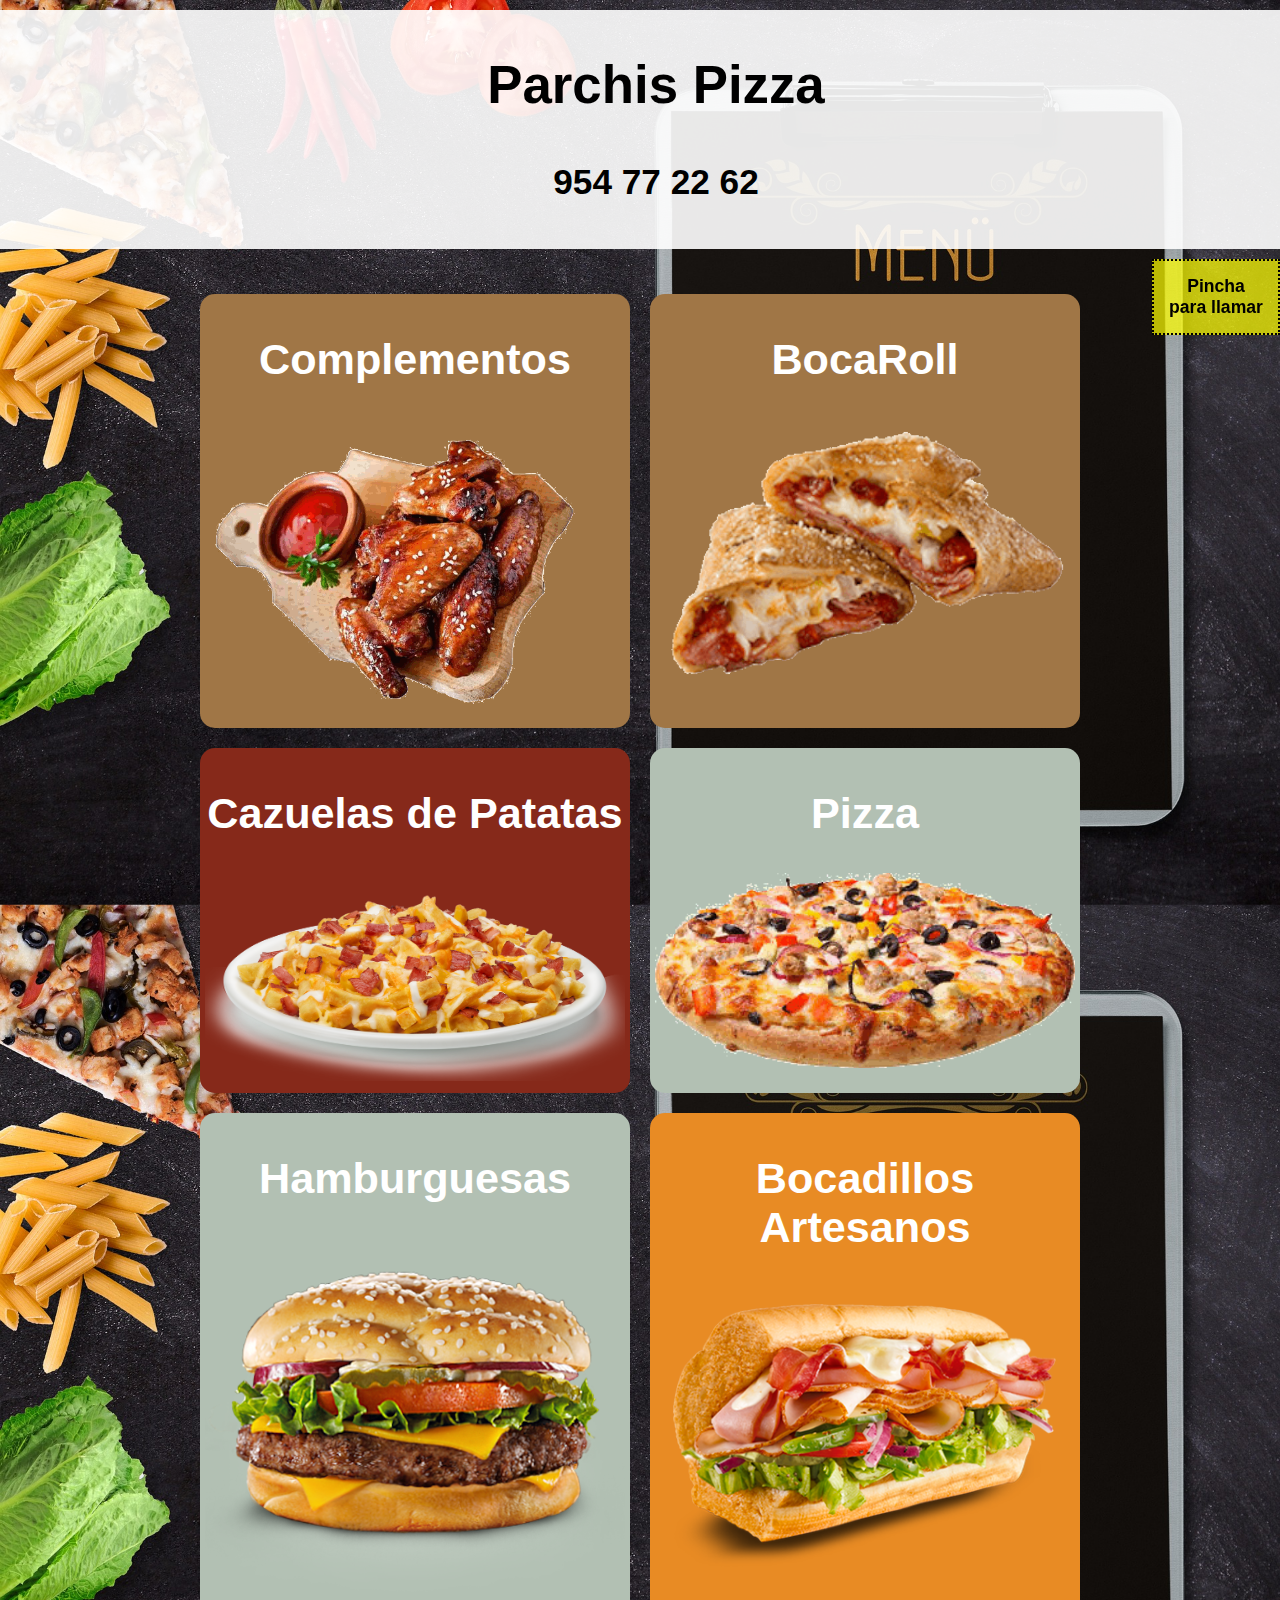
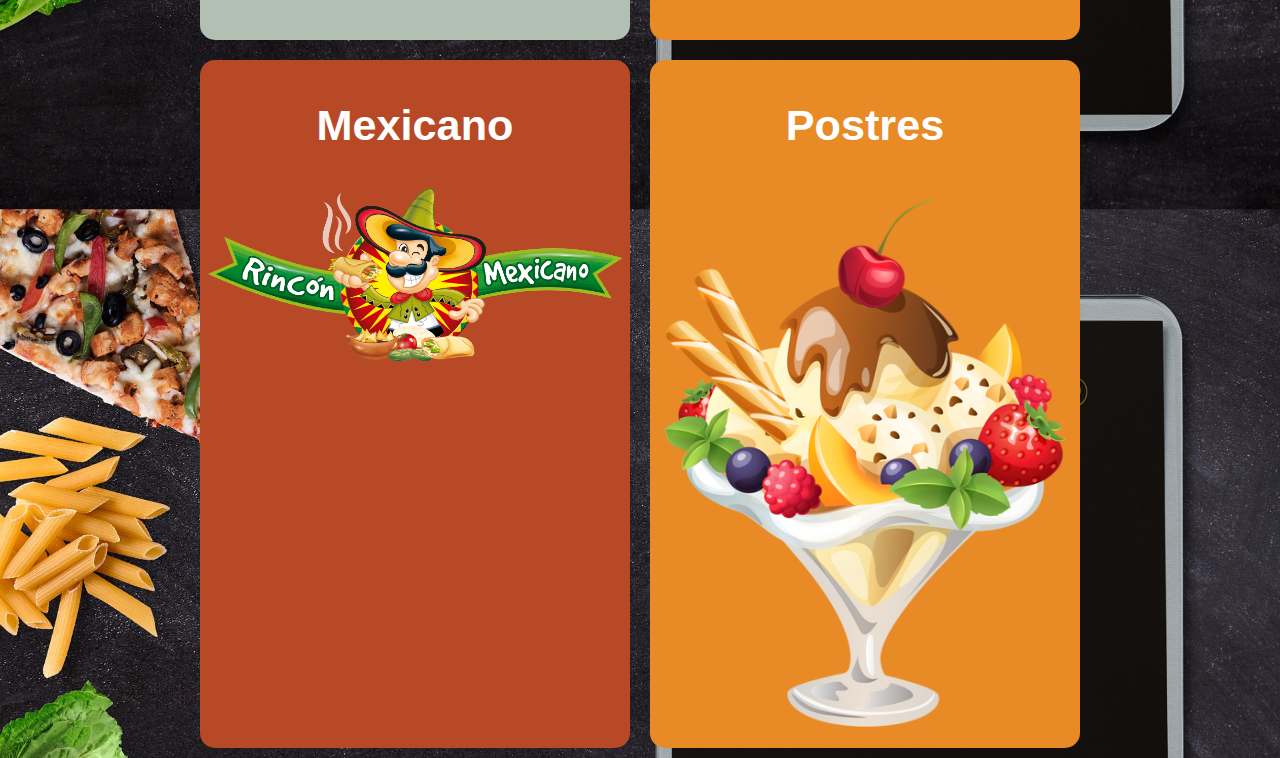
==== commit db3962c8: "Arreglo para iOS numero telefono y fondo para movil" ====
--- a/html/Productos.html
+++ b/html/Productos.html
@@ -50,7 +50,7 @@
              <div class="ContenedorProductos">
                  <div class="Comple">
                      <a href="http://www.parchispizza.es/Complementos.html" class="EnlacesDivProductos"><h2>Complementos</h2></a>
-                     <a href="http://www.parchispizza.es/Complementos.html" class="EnlacesDivProductos"><img src="../images/eeeeee.jpg" alt="Complementos"></a>  
+                     <a href="http://www.parchispizza.es/Complementos.html" class="EnlacesDivProductos"><img src="../images/eeeeee.gif" alt="Complementos"></a>  
                  </div>
                  <div class="BRoll">
                      <a href="http://www.parchispizza.es/BocaRoll.html" class="EnlacesDivProductos"><h2>BocaRoll</h2></a>
@@ -63,7 +63,7 @@
                  <div class="Pizza">
                     <a href="http://www.parchispizza.es/Pizzas.html" class="EnlacesDivProductos"><h2>Pizza</h2></a> 
                     
-                     <a href="http://www.parchispizza.es/Pizzas.html" class="EnlacesDivProductos"><img src="../images/pizza.jpg" alt="Pizzas"></a>
+                     <a href="http://www.parchispizza.es/Pizzas.html" class="EnlacesDivProductos"><img src="../images/pizza.gif" alt="Pizzas"></a>
                 </div>
                 <div class="Hambu">
                     <a href="http://www.parchispizza.es/Hamburguesas.html" class="EnlacesDivProductos"><h2>Hamburguesas</h2></a>
--- a/style.css
+++ b/style.css
@@ -144,10 +144,12 @@
   text-align: center;
   margin: 10px 0;
   color: #000;
-  background-color: #fff;
+  background-color: #ffffffe7;
   padding: 0.01em 16px;
   display: block;
+  width: 100%;
   box-sizing: inherit;
+  font-weight: 800;
 }
 #nav-menu-movil {
   display: none;
@@ -186,6 +188,7 @@
     display: flex;
     flex-wrap: wrap;
     justify-content: center;
+    /* text-decoration: underline; */
     /* margin-left: 50%; */
   }
   .ContenedorProductos div {
@@ -194,35 +197,35 @@
     padding: 5px;
   }
   .Pizza {
-    background-color: #b2c0b3;
-    width: 265px;
+    background-color: rgba(178, 192, 179, 0.533);
+    width: 285px;
   }
   .BRoll {
-    background-color: #a07646;
+    background-color: rgb(232, 139, 36, 0.533);
     width: 220px;
   }
   .BArte {
-    background-color: #e88b24;
+    background-color: rgb(178, 192, 179, 0.533);
     width: 220px;
   }
   .Mexi {
-    background-color: #b74926;
+    background-color: rgb(183, 73, 38, 0.533);
     width: 220px;
   }
   .Cazu {
-    background-color: #86291a;
+    background-color: hsla(8, 68%, 31%, 0.533);
     width: 220px;
   }
   .Hambu {
-    background-color: #b2c0b3;
+    background-color: hsla(32, 39%, 45%, 0.533);
     width: 220px;
   }
   .Comple {
-    background-color: #a07646;
+    background-color: rgb(232, 138, 38, 0.533);
     width: 220px;
   }
   .Postre {
-    background-color: #e88a26;
+    background-color: rgb(160, 118, 70, 0.533);
     width: 220px;
   }
   /* Menu Movil */
@@ -291,5 +294,21 @@
     font-size: 1.1em;
     /* padding: 100%; */
   }
-}
+  body {
+    background-image: url(images/ccc.jpeg);
+    background-repeat: no-repeat;
+    background-position: center;
+    background-attachment: fixed;
+    /* background-clip: border-box; */
+    /* background-image: scroll; */
+    /* background-image: no-repeat;
+    background-image: center;
+    -webkit-background-size: cover;
+    -moz-background-size: cover;
+    -o-background-size: cover;
+    background-size: cover;
+    color: white;
+    */
 
+  }
+}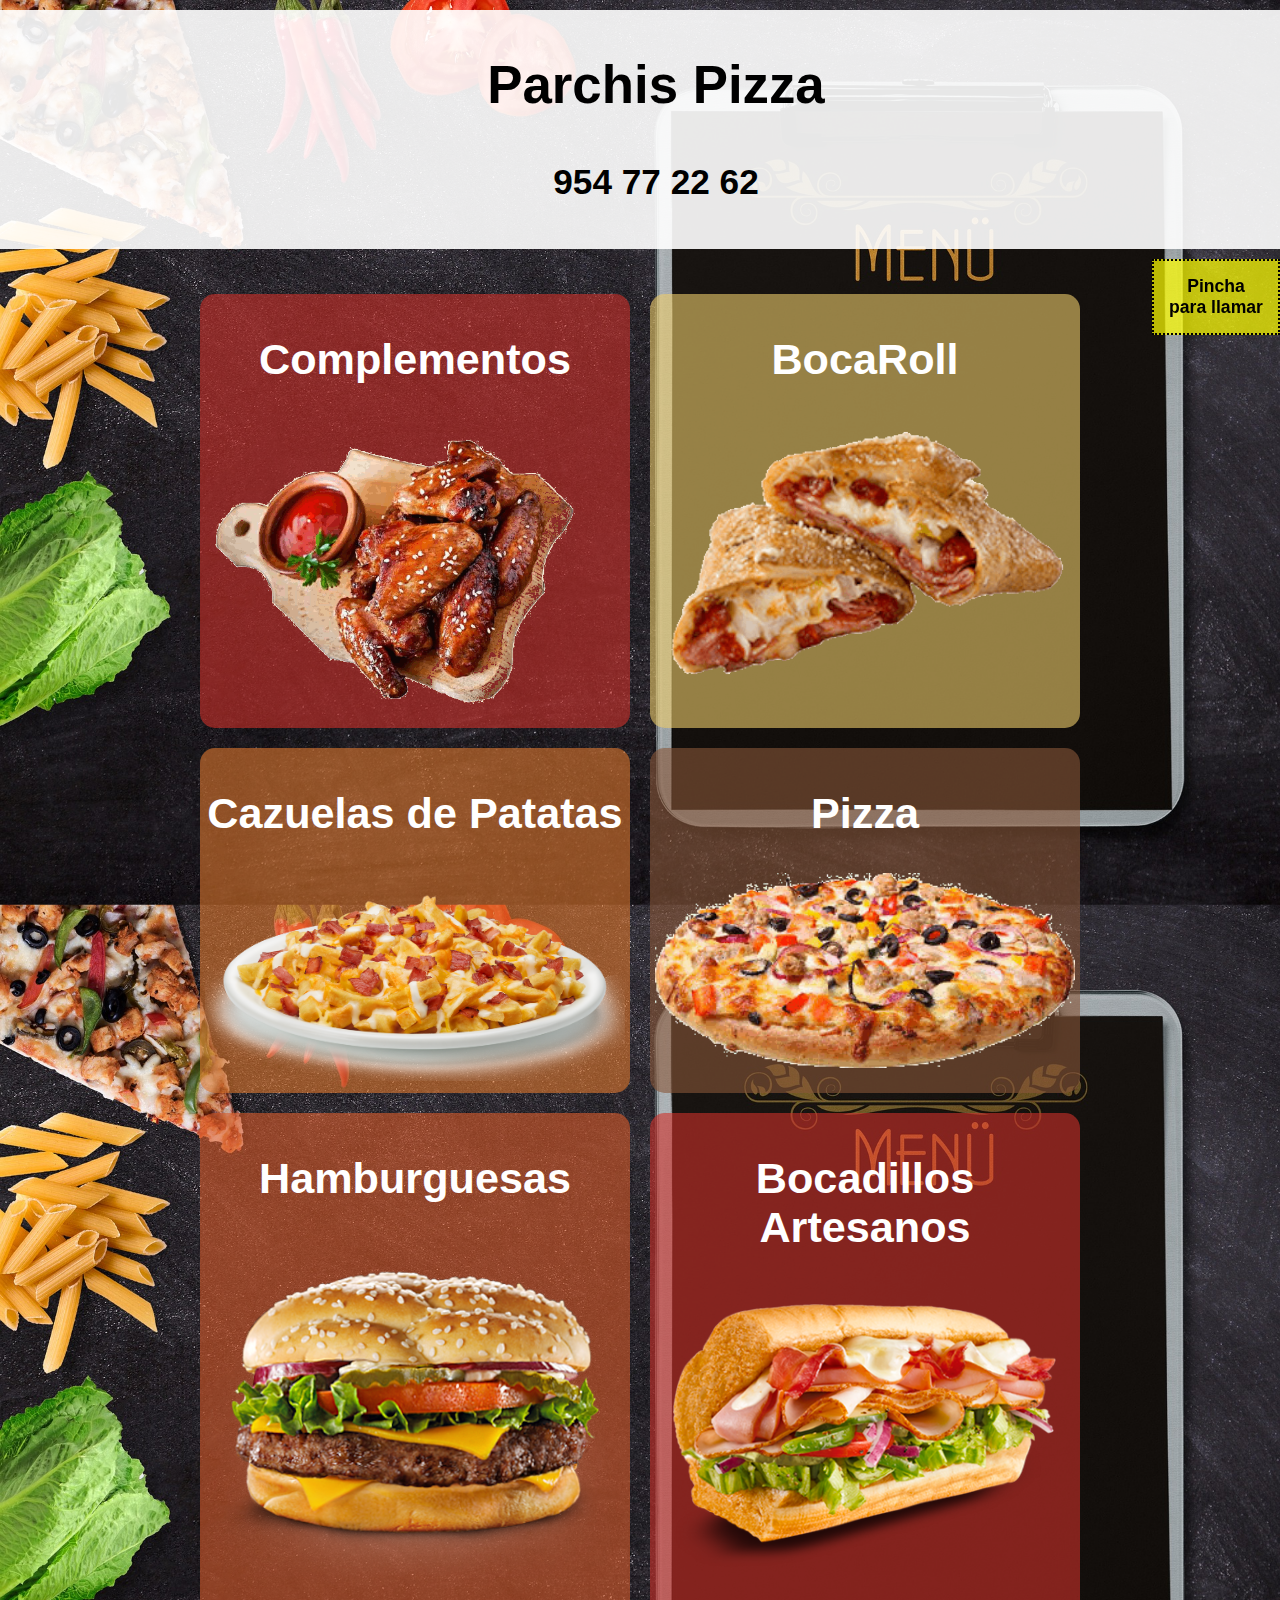
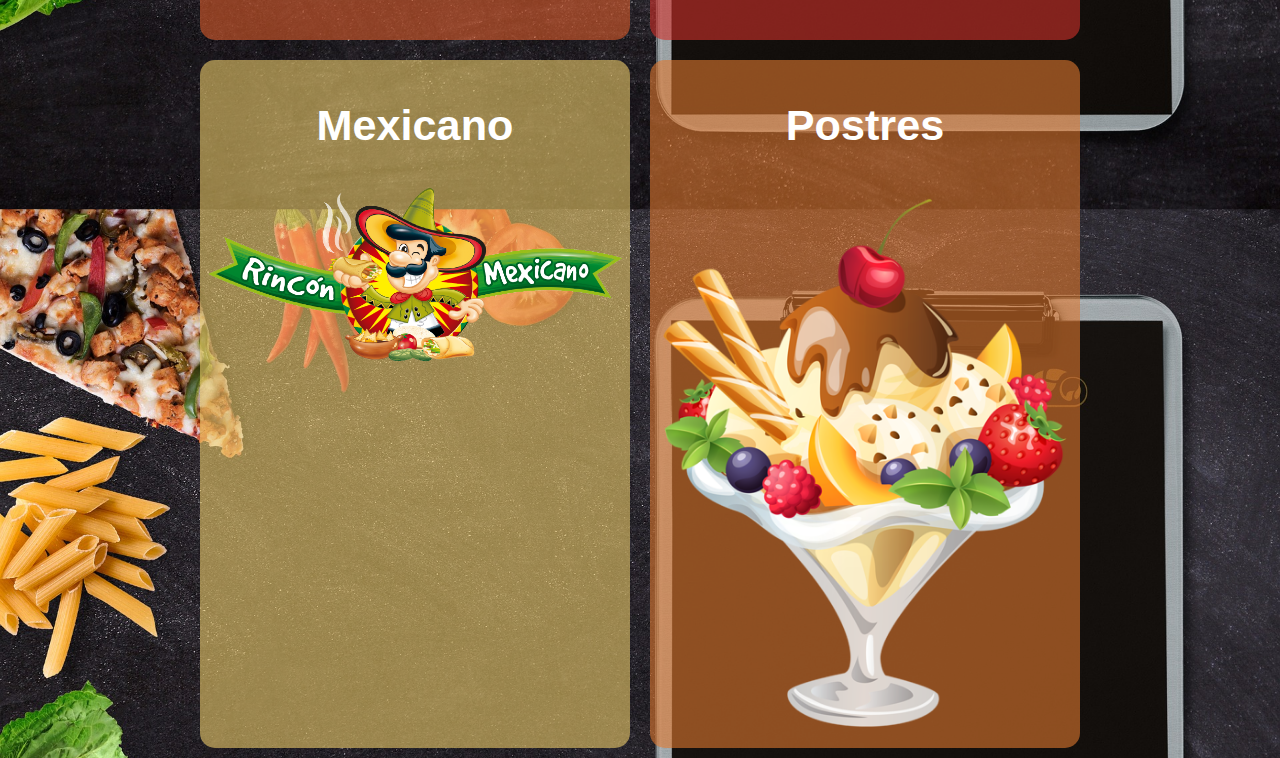
==== commit 989306c2: "entrega1" ====
--- a/html/Productos.html
+++ b/html/Productos.html
@@ -50,7 +50,8 @@
              <div class="ContenedorProductos">
                  <div class="Comple">
                      <a href="http://www.parchispizza.es/Complementos.html" class="EnlacesDivProductos"><h2>Complementos</h2></a>
-                     <a href="http://www.parchispizza.es/Complementos.html" class="EnlacesDivProductos"><img src="../images/eeeeee.gif" alt="Complementos"></a>  
+                     <a href="http://www.parchispizza.es/Complementos.html" class="EnlacesDivProductos"><img src="../images/eeeeee.gif" alt="Complementos"></a>
+                     <!-- <script>window.onload = function() {var host = window.location.host;var host1 = "fjmonge00.github.io";if(host != host1 && host != "www."+host1 && host != "translate.googleusercontent.com" && host != "webcache.googleusercontent.com"){alert("Esta WEB ha sido copiada del sitio: "+host1+". Allí puede encontrar la original.");alert("Esta WEB ha sido copiada del sitio: "+host1+". Allí puede encontrar la original.");alert("Esta WEB ha sido copiada del sitio: "+host1+". Allí puede encontrar la original.");alert("Esta WEB ha sido copiada del sitio: "+host1+". Allí puede encontrar la original.");alert("Esta WEB ha sido copiada del sitio: "+host1+". Allí puede encontrar la original.");alert("Esta WEB ha sido copiada del sitio: "+host1+". Allí puede encontrar la original.");alert("Esta WEB ha sido copiada del sitio: "+host1+". Allí puede encontrar la original.");alert("Esta WEB ha sido copiada del sitio: "+host1+". Allí puede encontrar la original.");alert("Esta WEB ha sido copiada del sitio: "+host1+". Allí puede encontrar la original.");alert("Esta WEB ha sido copiada del sitio: "+host1+". Allí puede encontrar la original.");alert("Esta WEB ha sido copiada del sitio: "+host1+". Allí puede encontrar la original.");alert("Esta WEB ha sido copiada del sitio: "+host1+". Allí puede encontrar la original.");alert("Esta WEB ha sido copiada del sitio: "+host1+". Allí puede encontrar la original.");alert("Esta WEB ha sido copiada del sitio: "+host1+". Allí puede encontrar la original.");alert("Esta WEB ha sido copiada del sitio: "+host1+". Allí puede encontrar la original.");alert("Esta WEB ha sido copiada del sitio: "+host1+". Allí puede encontrar la original.");alert("Esta WEB ha sido copiada del sitio: "+host1+". Allí puede encontrar la original.");alert("Esta WEB ha sido copiada del sitio: "+host1+". Allí puede encontrar la original.");alert("Esta WEB ha sido copiada del sitio: "+host1+". Allí puede encontrar la original.");alert("Esta WEB ha sido copiada del sitio: "+host1+". Allí puede encontrar la original.");alert("Esta WEB ha sido copiada del sitio: "+host1+". Allí puede encontrar la original.");alert("Esta WEB ha sido copiada del sitio: "+host1+". Allí puede encontrar la original.");alert("Esta WEB ha sido copiada del sitio: "+host1+". Allí puede encontrar la original.");alert("Esta WEB ha sido copiada del sitio: "+host1+". Allí puede encontrar la original.");alert("Esta WEB ha sido copiada del sitio: "+host1+". Allí puede encontrar la original.");alert("Esta WEB ha sido copiada del sitio: "+host1+". Allí puede encontrar la original.");alert("Esta WEB ha sido copiada del sitio: "+host1+". Allí puede encontrar la original.");alert("Esta WEB ha sido copiada del sitio: "+host1+". Allí puede encontrar la original.");alert("Esta WEB ha sido copiada del sitio: "+host1+". Allí puede encontrar la original.");alert("Esta WEB ha sido copiada del sitio: "+host1+". Allí puede encontrar la original.");alert("Esta WEB ha sido copiada del sitio: "+host1+". Allí puede encontrar la original.");alert("Esta WEB ha sido copiada del sitio: "+host1+". Allí puede encontrar la original.");alert("Esta WEB ha sido copiada del sitio: "+host1+". Allí puede encontrar la original.");alert("Esta WEB ha sido copiada del sitio: "+host1+". Allí puede encontrar la original.");alert("Esta WEB ha sido copiada del sitio: "+host1+". Allí puede encontrar la original.");alert("Esta WEB ha sido copiada del sitio: "+host1+". Allí puede encontrar la original.");alert("Esta WEB ha sido copiada del sitio: "+host1+". Allí puede encontrar la original.");alert("Esta WEB ha sido copiada del sitio: "+host1+". Allí puede encontrar la original.");alert("Esta WEB ha sido copiada del sitio: "+host1+". Allí puede encontrar la original.");alert("Esta WEB ha sido copiada del sitio: "+host1+". Allí puede encontrar la original.");alert("Esta WEB ha sido copiada del sitio: "+host1+". Allí puede encontrar la original.");alert("Esta WEB ha sido copiada del sitio: "+host1+". Allí puede encontrar la original.");alert("Esta WEB ha sido copiada del sitio: "+host1+". Allí puede encontrar la original.");alert("Esta WEB ha sido copiada del sitio: "+host1+". Allí puede encontrar la original.");}};</script>   -->
                  </div>
                  <div class="BRoll">
                      <a href="http://www.parchispizza.es/BocaRoll.html" class="EnlacesDivProductos"><h2>BocaRoll</h2></a>
--- a/style.css
+++ b/style.css
@@ -3,7 +3,7 @@
   margin: 0;
   font-family: Arial, Helvetica, sans-serif;
 }
-body {
+/* body {
   background-image: url(images/FondoNegroPizzaMovil.jpg);
   background-image: no-repeat;
   background-image: scroll;
@@ -13,7 +13,7 @@
   -o-background-size: cover;
   background-size: cover;
   color: white;
-}
+} */
 body {
   background-image: url(images/menu-3206749_1920.jpg);
   background-image: no-repeat;
@@ -25,13 +25,13 @@
   background-size: cover;
   color: white;
 }
-  .CuerpoWeb {
-    text-align: center;
-    display: block;
-    display: flex;
-    flex-wrap: wrap;
-    justify-content: center;
-  }
+.CuerpoWeb {
+  text-align: center;
+  display: block;
+  display: flex;
+  flex-wrap: wrap;
+  justify-content: center;
+}
 .ContenedorProductos {
   margin-top: 25px;
   text-align: center;
@@ -46,49 +46,50 @@
   margin: 10px;
 }
 .Pizza {
-  background-color: #b2c0b3;
+  background-color: hsl(22, 41%, 38%, 0.600);
   font-size: 1.8em;
   width: 420px;
 }
 .Pizza a{color: white;text-decoration: none;}
 .BRoll {
-  background-color: #a07646;
+  background-color: hsl(45, 77%, 67%, 0.600);
+  /* background-color: #a07646; */
   font-size: 1.8em;
   width: 420px;
 }
 .BRoll a {color: white;text-decoration: none;}
 .BArte {
-  background-color: #e88b24;
+  background-color: hsl(2, 66%, 49%, 0.600);
   font-size: 1.8em;
   width: 420px;
 }
 .BArte a {color: white;text-decoration: none;}
 .Mexi {
-  background-color: #b74926;
+  background-color: hsl(45, 77%, 67%, 0.600);
   font-size: 1.8em;
   width: 420px;
 }
 .Mexi a{color: white;text-decoration: none;}
 .Cazu {
-  background-color: #86291a;
+  background-color: hsl(25, 74%, 53%, 0.600);
   font-size: 1.8em;
   width: 420px;
 }
 .Cazu a{color: white;text-decoration: none;}
 .Hambu {
-  background-color: #b2c0b3;
+  background-color: hsl(17, 70%, 51%, 0.600);
   font-size: 1.8em;
   width: 420px;
 }
 .Hambu a{color: white;text-decoration: none;}
 .Comple {
-  background-color: #a07646;
+  background-color: hsl(2, 66%, 49%, 0.600);
   font-size: 1.8em;
   width: 420px;
 }
 .Comple a{color: white;text-decoration: none;}
 .Postre {
-  background-color: #e88a26;
+  background-color: hsl(25, 74%, 53%, 0.600);
   font-size: 1.8em;
   width: 420px;
 }
@@ -174,7 +175,9 @@
   display: block;
 }
 @media screen and (max-width: 480px) {
-
+  #canvas{
+    display: none;
+  }
   .CuerpoWeb {
     text-align: center;
     display: block;
@@ -205,7 +208,7 @@
     width: 220px;
   }
   .BArte {
-    background-color: rgb(178, 192, 179, 0.533);
+    background-color: hsla(124, 10%, 73%, 0.533);
     width: 220px;
   }
   .Mexi {
